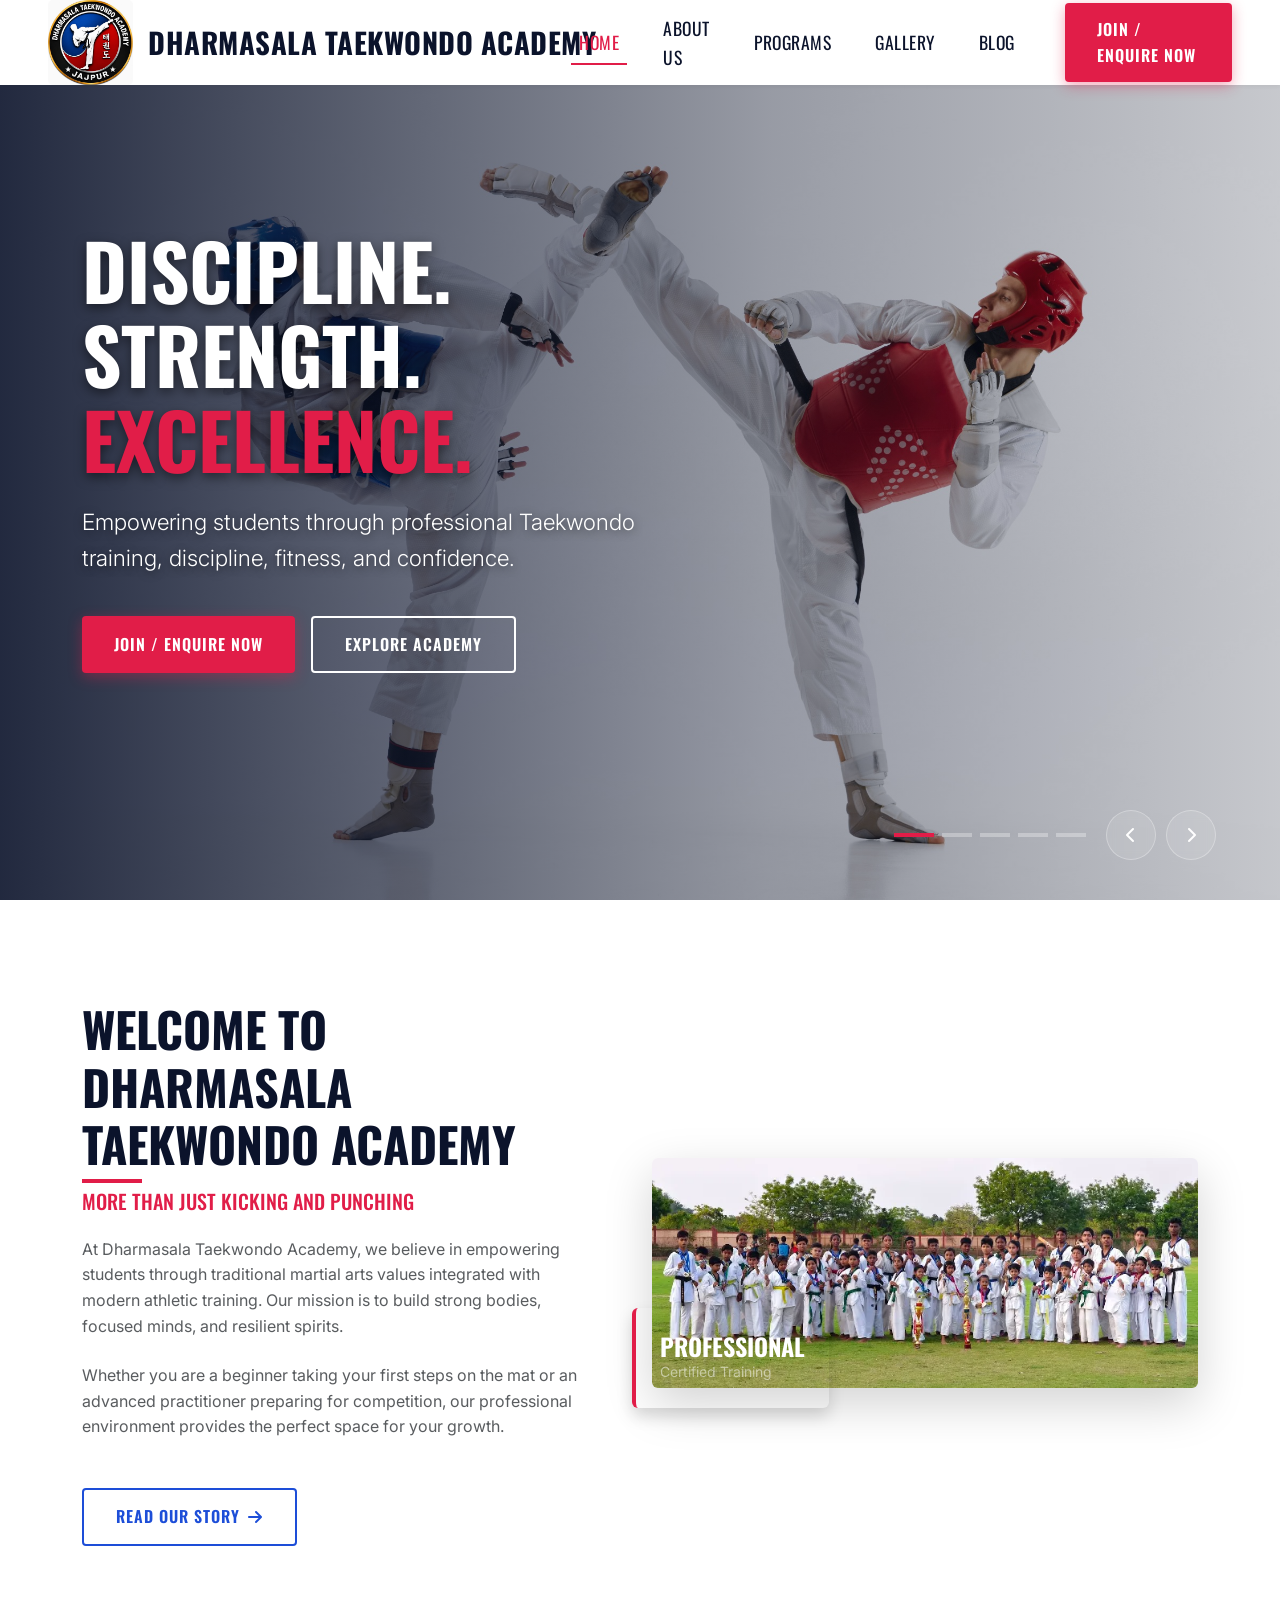
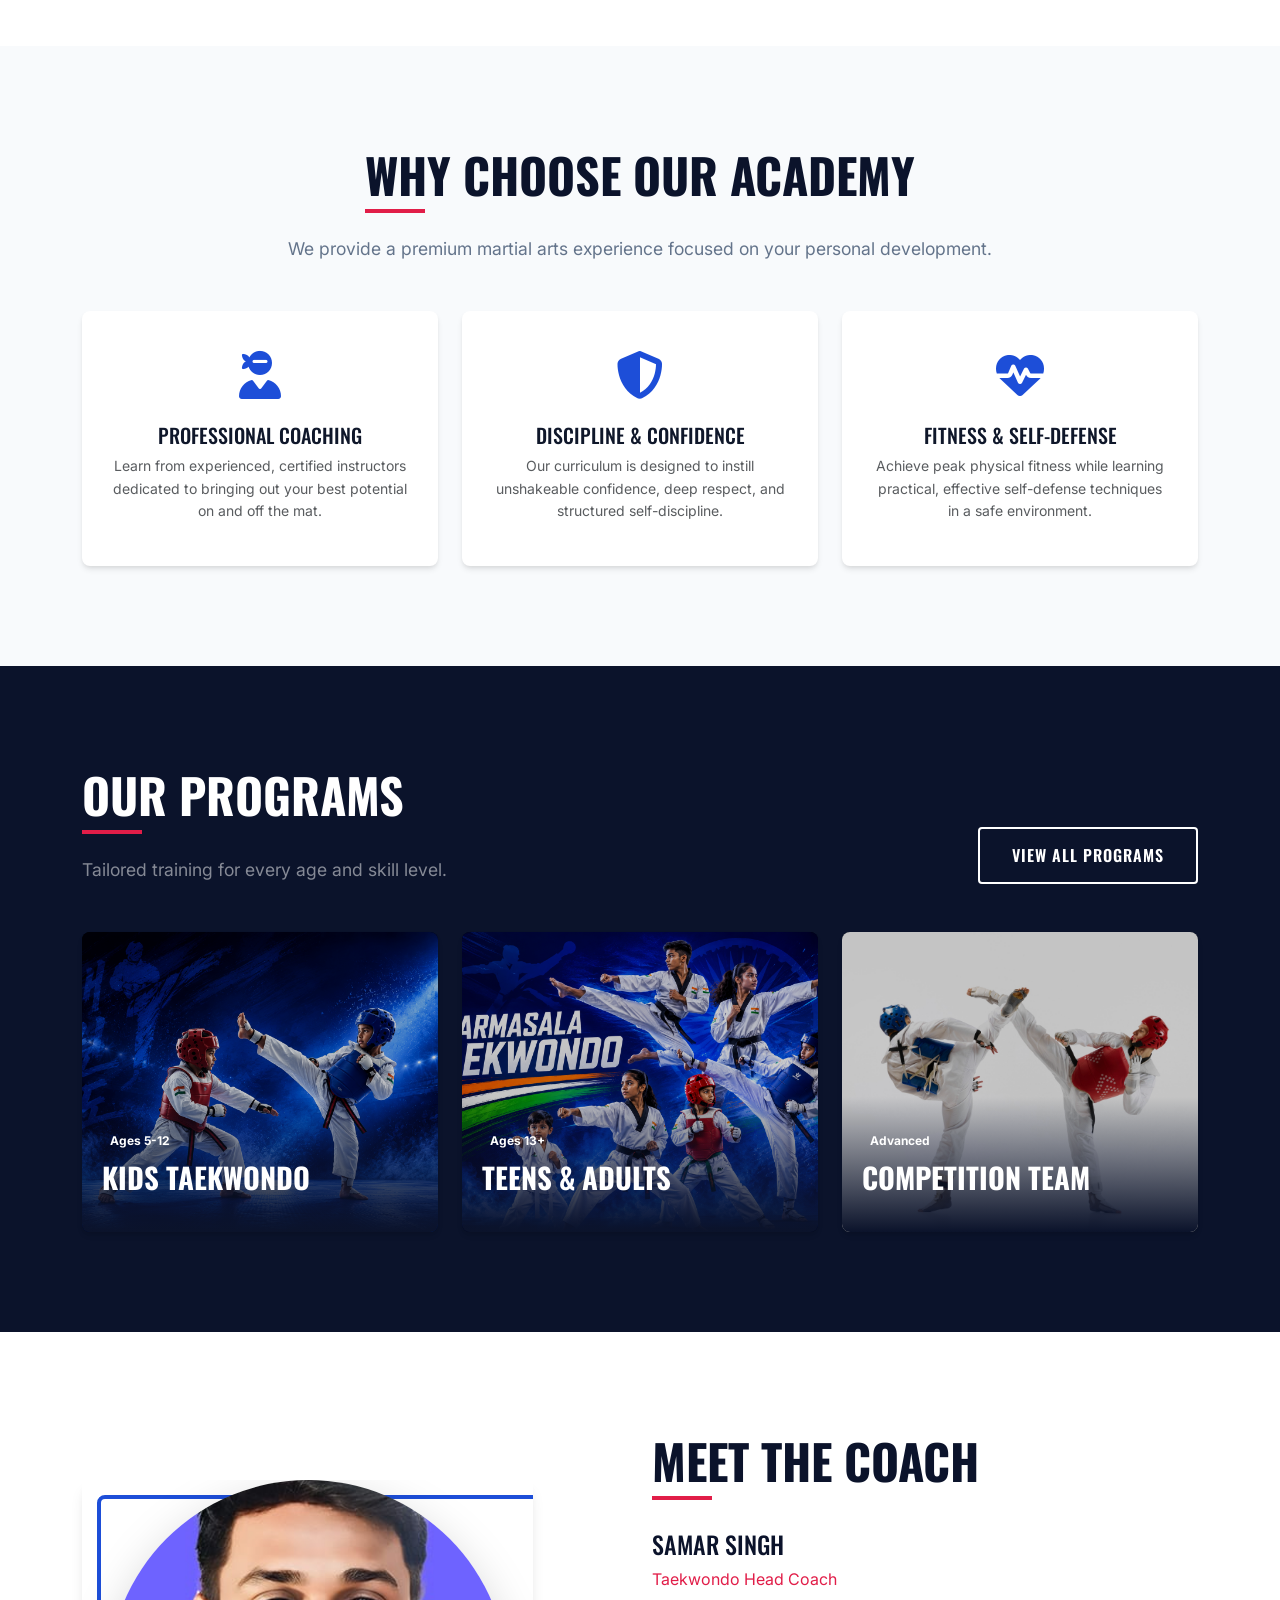
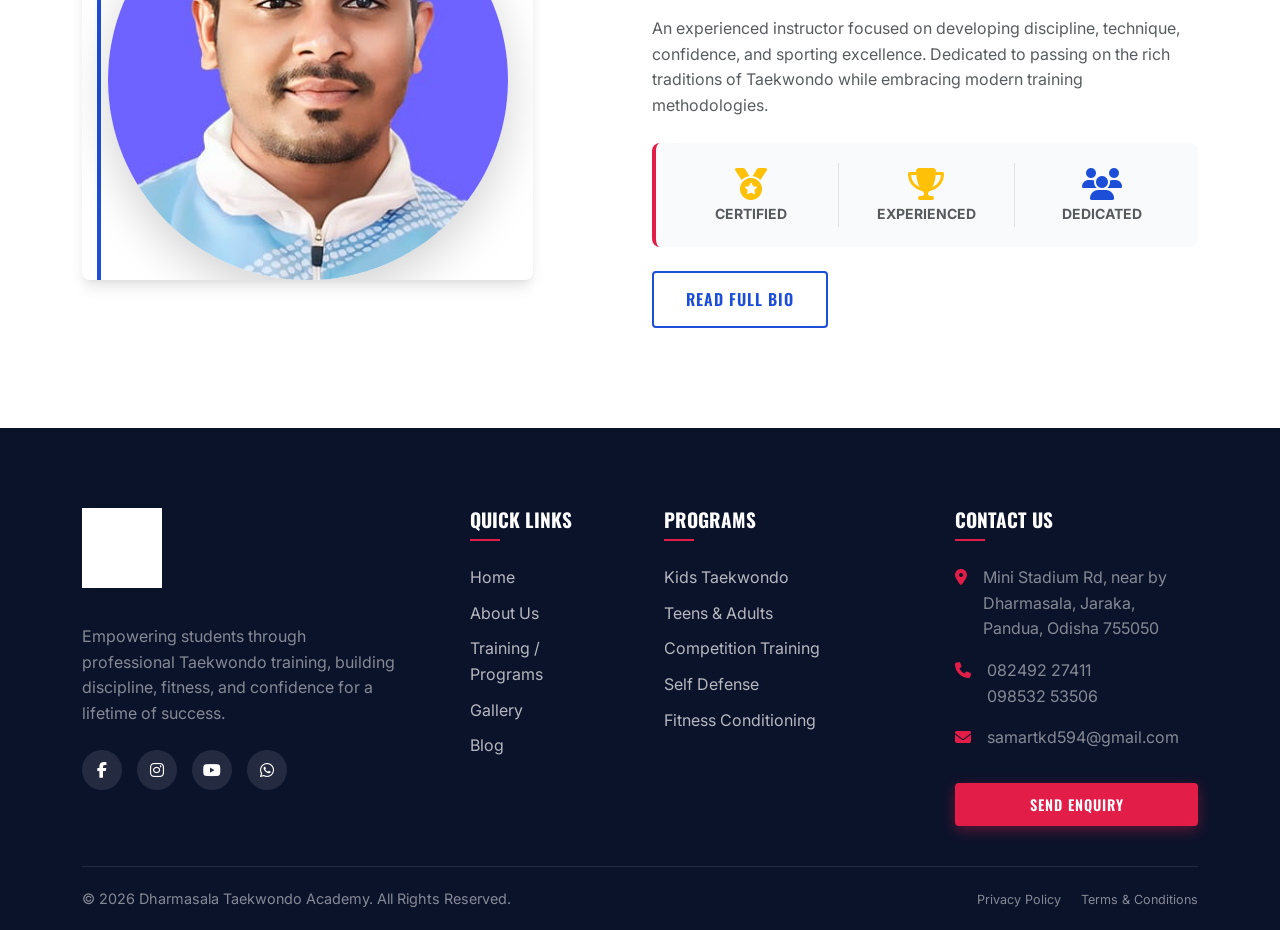
==== index.html @ 8929e2f1 "Initial commit for Dharmasala Taekwondo Academy" ====
<!DOCTYPE html>
<html lang="en">
<head>
    <meta charset="UTF-8">
    <meta name="viewport" content="width=device-width, initial-scale=1.0">
    <title>Dharmasala Taekwondo Academy | Excellence, Discipline, Strength</title>
    <meta name="description" content="Empowering students through Taekwondo training, discipline, fitness, and confidence. Join our professional Taekwondo Academy today.">
    
    <!-- Google Fonts: Inter (Body) & Oswald (Headings) -->
    <link rel="preconnect" href="https://fonts.googleapis.com">
    <link rel="preconnect" href="https://fonts.gstatic.com" crossorigin>
    <link href="https://fonts.googleapis.com/css2?family=Inter:wght@300;400;500;600;700&family=Oswald:wght@400;500;600;700&display=swap" rel="stylesheet">
    
    <!-- Bootstrap 5 CSS (Used strictly for grid and base layout utilities) -->
    <link href="https://cdn.jsdelivr.net/npm/bootstrap@5.3.2/dist/css/bootstrap.min.css" rel="stylesheet">
    
    <!-- FontAwesome for Icons -->
    <link rel="stylesheet" href="https://cdnjs.cloudflare.com/ajax/libs/font-awesome/6.4.2/css/all.min.css">
    
    <!-- Custom CSS -->
    <link rel="stylesheet" href="css/style.css">
</head>
<body>

    <!-- ==============================================
         Global Navigation
         ============================================== -->
    <nav class="navbar navbar-expand-lg navbar-premium">
        <div class="container-fluid px-4 px-lg-5">
            <a class="navbar-brand d-flex align-items-center" href="index.html">
                <img src="dharmasala_taekwond-_logo.jpg" alt="Dharmasala Taekwondo Academy Logo" style="border-radius: 5px;">
                <span class="navbar-brand-text">Dharmasala Taekwondo Academy</span>
            </a>
            
            <button class="navbar-toggler" type="button" data-bs-toggle="collapse" data-bs-target="#navbarNav" aria-controls="navbarNav" aria-expanded="false" aria-label="Toggle navigation">
                <span class="navbar-toggler-icon"></span>
            </button>
            
            <div class="collapse navbar-collapse justify-content-end" id="navbarNav">
                <ul class="navbar-nav align-items-center gap-2">
                    <li class="nav-item">
                        <a class="nav-link active" href="index.html">Home</a>
                    </li>
                    <li class="nav-item">
                        <a class="nav-link" href="about.html">About Us</a>
                    </li>
                    <li class="nav-item">
                        <a class="nav-link" href="programs.html">Programs</a>
                    </li>
                    <li class="nav-item">
                        <a class="nav-link" href="gallery.html">Gallery</a>
                    </li>
                    <li class="nav-item">
                        <a class="nav-link" href="blog.html">Blog</a>
                    </li>
                    <li class="nav-item ms-lg-4 mt-3 mt-lg-0">
                        <a href="contact.html" class="btn-premium btn-primary-action">Join / Enquire Now</a>
                    </li>
                </ul>
            </div>
        </div>
    </nav>

    <!-- ==============================================
         Premium Hero Carousel
         ============================================== -->
    <section class="hero-section">
        <div class="hero-slider">
            
            <!-- Slide 1 -->
            <div class="hero-slide active">
                <div class="hero-slide-bg" style="background-image: url('taekwondo-fight.jpeg');"></div>
                <div class="hero-overlay"></div>
                <div class="container hero-content">
                    <div class="row w-100">
                        <div class="col-lg-8">
                            <h1 class="hero-title">Discipline. Strength.<br><span class="text-red">Excellence.</span></h1>
                            <p class="hero-subtitle">Empowering students through professional Taekwondo training, discipline, fitness, and confidence.</p>
                            <div class="hero-actions">
                                <a href="contact.html" class="btn-premium btn-primary-action">Join / Enquire Now</a>
                                <a href="about.html" class="btn-premium btn-secondary-action">Explore Academy</a>
                            </div>
                        </div>
                    </div>
                </div>
            </div>

            <!-- Slide 2 -->
            <div class="hero-slide">
                <div class="hero-slide-bg" style="background-image: url('taekwondo-kids.jpg');"></div>
                <div class="hero-overlay"></div>
                <div class="container hero-content">
                    <div class="row w-100">
                        <div class="col-lg-8">
                            <h1 class="hero-title">Building Future <br><span class="text-red">Champions.</span></h1>
                            <p class="hero-subtitle">Age-appropriate training focusing on respect, self-defense, and character development.</p>
                            <div class="hero-actions">
                                <a href="programs.html" class="btn-premium btn-primary-action">View Kids Programs</a>
                                <a href="contact.html" class="btn-premium btn-secondary-action">Contact Us</a>
                            </div>
                        </div>
                    </div>
                </div>
            </div>

            <!-- Slide 3 -->
            <div class="hero-slide">
                <div class="hero-slide-bg" style="background-image: url('group.png');"></div>
                <div class="hero-overlay"></div>
                <div class="container hero-content">
                    <div class="row w-100">
                        <div class="col-lg-8">
                            <h1 class="hero-title">Join Our <br><span class="text-red">Community.</span></h1>
                            <p class="hero-subtitle">Train in a positive, supportive environment with professional certified coaches.</p>
                            <div class="hero-actions">
                                <a href="gallery.html" class="btn-premium btn-primary-action">View Gallery</a>
                            </div>
                        </div>
                    </div>
                </div>
            </div>

            <!-- Slide 4 -->
            <div class="hero-slide">
                <div class="hero-slide-bg" style="background-image: url('taekwondo-kids-2.jpg');"></div>
                <div class="hero-overlay"></div>
                <div class="container hero-content">
                    <div class="row w-100">
                        <div class="col-lg-8">
                            <h1 class="hero-title">Focus & <br><span class="text-red">Respect.</span></h1>
                            <p class="hero-subtitle">Martial arts training that extends beyond the dojang into everyday life.</p>
                            <div class="hero-actions">
                                <a href="contact.html" class="btn-premium btn-primary-action">Start Your Journey</a>
                            </div>
                        </div>
                    </div>
                </div>
            </div>

            <!-- Slide 5 -->
            <div class="hero-slide">
                <div class="hero-slide-bg" style="background-image: url('1.png');"></div>
                <div class="hero-overlay"></div>
                <div class="container hero-content">
                    <div class="row w-100">
                        <div class="col-lg-8">
                            <h1 class="hero-title">Elite Level <br><span class="text-red">Coaching.</span></h1>
                            <p class="hero-subtitle">Master your technique with experienced instructors dedicated to your success.</p>
                            <div class="hero-actions">
                                <a href="about.html" class="btn-premium btn-secondary-action">Meet Instructors</a>
                            </div>
                        </div>
                    </div>
                </div>
            </div>

        </div>

        <!-- Carousel Navigation -->
        <div class="slider-controls">
            <div class="slider-dots">
                <div class="slider-dot active"></div>
                <div class="slider-dot"></div>
                <div class="slider-dot"></div>
                <div class="slider-dot"></div>
                <div class="slider-dot"></div>
            </div>
            <div class="slider-nav">
                <button class="slider-btn slider-prev"><i class="fa-solid fa-chevron-left"></i></button>
                <button class="slider-btn slider-next"><i class="fa-solid fa-chevron-right"></i></button>
            </div>
        </div>
    </section>

    <!-- ==============================================
         Academy Introduction
         ============================================== -->
    <section class="section-padding section-bg-white reveal">
        <div class="container">
            <div class="row align-items-center">
                <div class="col-lg-6 mb-5 mb-lg-0 pe-lg-5">
                    <h2 class="section-title">Welcome to Dharmasala Taekwondo Academy</h2>
                    <h3 class="text-red mb-4 h5">More Than Just Kicking and Punching</h3>
                    <p class="mb-4 text-muted">At Dharmasala Taekwondo Academy, we believe in empowering students through traditional martial arts values integrated with modern athletic training. Our mission is to build strong bodies, focused minds, and resilient spirits.</p>
                    <p class="mb-5 text-muted">Whether you are a beginner taking your first steps on the mat or an advanced practitioner preparing for competition, our professional environment provides the perfect space for your growth.</p>
                    <a href="about.html" class="btn-premium btn-outline-royal">Read Our Story <i class="fa-solid fa-arrow-right ms-2"></i></a>
                </div>
                <div class="col-lg-6">
                    <div class="position-relative">
                        <img src="team-group.webp" alt="Taekwondo Academy Group" class="img-fluid rounded shadow-lg">
                        <div class="position-absolute bg-navy p-4 rounded shadow text-white" style="bottom: -20px; left: -20px; border-left: 4px solid var(--color-red);">
                            <h4 class="mb-0 text-white">Professional</h4>
                            <p class="mb-0 text-white-50 small">Certified Training</p>
                        </div>
                    </div>
                </div>
            </div>
        </div>
    </section>

    <!-- ==============================================
         Why Choose Us
         ============================================== -->
    <section class="section-padding section-bg-light reveal">
        <div class="container">
            <div class="text-center mb-5">
                <h2 class="section-title">Why Choose Our Academy</h2>
                <p class="section-subtitle mt-3">We provide a premium martial arts experience focused on your personal development.</p>
            </div>
            
            <div class="row g-4">
                <div class="col-md-4">
                    <div class="premium-card text-center">
                        <i class="fa-solid fa-user-ninja card-icon"></i>
                        <h4 class="h5">Professional Coaching</h4>
                        <p class="text-muted small mb-0">Learn from experienced, certified instructors dedicated to bringing out your best potential on and off the mat.</p>
                    </div>
                </div>
                <div class="col-md-4">
                    <div class="premium-card text-center">
                        <i class="fa-solid fa-shield-halved card-icon"></i>
                        <h4 class="h5">Discipline & Confidence</h4>
                        <p class="text-muted small mb-0">Our curriculum is designed to instill unshakeable confidence, deep respect, and structured self-discipline.</p>
                    </div>
                </div>
                <div class="col-md-4">
                    <div class="premium-card text-center">
                        <i class="fa-solid fa-heart-pulse card-icon"></i>
                        <h4 class="h5">Fitness & Self-Defense</h4>
                        <p class="text-muted small mb-0">Achieve peak physical fitness while learning practical, effective self-defense techniques in a safe environment.</p>
                    </div>
                </div>
            </div>
        </div>
    </section>

    <!-- ==============================================
         Training / Programs Preview
         ============================================== -->
    <section class="section-padding section-bg-navy reveal">
        <div class="container">
            <div class="d-flex justify-content-between align-items-end mb-5">
                <div>
                    <h2 class="section-title text-white">Our Programs</h2>
                    <p class="section-subtitle mt-3 text-white-50 mb-0">Tailored training for every age and skill level.</p>
                </div>
                <div class="d-none d-md-block">
                    <a href="programs.html" class="btn-premium btn-secondary-action">View All Programs</a>
                </div>
            </div>

            <div class="row g-4">
                <div class="col-md-6 col-lg-4">
                    <div class="program-card">
                        <img src="kids-fighter.png" alt="Kids Taekwondo" class="program-img">
                        <div class="program-content">
                            <span class="badge bg-red mb-2">Ages 5-12</span>
                            <h4 class="program-title">Kids Taekwondo</h4>
                            <p class="program-desc">Focuses on basic motor skills, discipline, respect, and fundamental techniques in a fun, positive setting.</p>
                        </div>
                    </div>
                </div>
                <div class="col-md-6 col-lg-4">
                    <div class="program-card">
                        <img src="1.png" alt="Adults Training" class="program-img">
                        <div class="program-content">
                            <span class="badge bg-red mb-2">Ages 13+</span>
                            <h4 class="program-title">Teens & Adults</h4>
                            <p class="program-desc">Comprehensive training covering fitness, traditional forms, sparring, and practical self-defense.</p>
                        </div>
                    </div>
                </div>
                <div class="col-md-6 col-lg-4">
                    <div class="program-card">
                        <img src="taekwondo-fight.jpeg" alt="Competition Training" class="program-img">
                        <div class="program-content">
                            <span class="badge bg-red mb-2">Advanced</span>
                            <h4 class="program-title">Competition Team</h4>
                            <p class="program-desc">Intensive athletic preparation focusing on modern sports Taekwondo scoring, speed, and agility.</p>
                        </div>
                    </div>
                </div>
            </div>
            
            <div class="text-center mt-5 d-md-none">
                <a href="programs.html" class="btn-premium btn-secondary-action">View All Programs</a>
            </div>
        </div>
    </section>

    <!-- ==============================================
         Coach / Instructor Section
         ============================================== -->
    <section class="section-padding section-bg-white reveal">
        <div class="container">
            <div class="row align-items-center">
                <div class="col-lg-5 mb-5 mb-lg-0 order-2 order-lg-1">
                    <div class="coach-img-wrapper">
                        <img src="Coach.jpg" alt="Head Coach" class="img-fluid rounded-circle shadow-lg mx-auto d-block" style="object-fit: cover; width: 400px; height: 400px;">
                    </div>
                </div>
                <div class="col-lg-6 offset-lg-1 order-1 order-lg-2 mb-5 mb-lg-0">
                    <h2 class="section-title">Meet The Coach</h2>
                    <h3 class="h4 mt-4 text-navy">Samar Singh</h3>
                    <p class="text-red font-weight-bold mb-4">Taekwondo Head Coach</p>
                    
                    <p class="text-muted mb-4">An experienced instructor focused on developing discipline, technique, confidence, and sporting excellence. Dedicated to passing on the rich traditions of Taekwondo while embracing modern training methodologies.</p>
                    
                    <div class="coach-stats mb-4">
                        <div class="row text-center">
                            <div class="col-4 border-end">
                                <h4 class="h2 text-navy mb-0"><i class="fa-solid fa-medal text-warning"></i></h4>
                                <span class="small text-muted text-uppercase fw-bold">Certified</span>
                            </div>
                            <div class="col-4 border-end">
                                <h4 class="h2 text-navy mb-0"><i class="fa-solid fa-trophy text-warning"></i></h4>
                                <span class="small text-muted text-uppercase fw-bold">Experienced</span>
                            </div>
                            <div class="col-4">
                                <h4 class="h2 text-navy mb-0"><i class="fa-solid fa-users text-royal"></i></h4>
                                <span class="small text-muted text-uppercase fw-bold">Dedicated</span>
                            </div>
                        </div>
                    </div>
                    
                    <a href="about.html" class="btn-premium btn-outline-royal">Read Full Bio</a>
                </div>
            </div>
        </div>
    </section>

    <!-- ==============================================
         Global Footer
         ============================================== -->
    <footer class="footer">
        <div class="container">
            <div class="row g-5">
                <div class="col-lg-4 col-md-6">
                    <a href="index.html" class="footer-logo d-inline-block">
                        <img src="dharmasala_taekwond-_logo.jpg" alt="Dharmasala Taekwondo Academy Logo">
                    </a>
                    <p class="text-white-50 mt-3 pe-md-4">Empowering students through professional Taekwondo training, building discipline, fitness, and confidence for a lifetime of success.</p>
                    <div class="social-links mt-4">
                        <a href="https://www.facebook.com/profile.php?id=61567296334122" class="social-btn" target="_blank"><i class="fa-brands fa-facebook-f"></i></a>
                        <a href="#" class="social-btn"><i class="fa-brands fa-instagram"></i></a>
                        <a href="#" class="social-btn"><i class="fa-brands fa-youtube"></i></a>
                        <a href="#" class="social-btn"><i class="fa-brands fa-whatsapp"></i></a>
                    </div>
                </div>
                
                <div class="col-lg-2 col-md-6">
                    <h4>Quick Links</h4>
                    <ul class="footer-links">
                        <li><a href="index.html">Home</a></li>
                        <li><a href="about.html">About Us</a></li>
                        <li><a href="programs.html">Training / Programs</a></li>
                        <li><a href="gallery.html">Gallery</a></li>
                        <li><a href="blog.html">Blog</a></li>
                    </ul>
                </div>
                
                <div class="col-lg-3 col-md-6">
                    <h4>Programs</h4>
                    <ul class="footer-links">
                        <li><a href="programs.html">Kids Taekwondo</a></li>
                        <li><a href="programs.html">Teens & Adults</a></li>
                        <li><a href="programs.html">Competition Training</a></li>
                        <li><a href="programs.html">Self Defense</a></li>
                        <li><a href="programs.html">Fitness Conditioning</a></li>
                    </ul>
                </div>
                
                <div class="col-lg-3 col-md-6">
                    <h4>Contact Us</h4>
                    <ul class="footer-links">
                        <li class="d-flex mb-3">
                            <i class="fa-solid fa-location-dot text-red me-3 mt-1"></i>
                            <span class="text-white-50">Mini Stadium Rd, near by Dharmasala, Jaraka,<br>Pandua, Odisha 755050</span>
                        </li>
                        <li class="d-flex mb-3">
                            <i class="fa-solid fa-phone text-red me-3 mt-1"></i>
                            <span class="text-white-50">082492 27411<br>098532 53506</span>
                        </li>
                        <li class="d-flex mb-3">
                            <i class="fa-solid fa-envelope text-red me-3 mt-1"></i>
                            <span class="text-white-50">samartkd594@gmail.com</span>
                        </li>
                    </ul>
                    <a href="contact.html" class="btn-premium btn-primary-action w-100 text-center mt-3" style="padding: 10px 20px; font-size: 0.9rem;">Send Enquiry</a>
                </div>
            </div>
            
            <div class="footer-bottom">
                <div class="row align-items-center">
                    <div class="col-md-6 text-center text-md-start mb-3 mb-md-0">
                        &copy; 2026 Dharmasala Taekwondo Academy. All Rights Reserved.
                    </div>
                    <div class="col-md-6 text-center text-md-end">
                        <a href="#" class="text-white-50 me-3 small">Privacy Policy</a>
                        <a href="#" class="text-white-50 small">Terms & Conditions</a>
                    </div>
                </div>
            </div>
        </div>
    </footer>

    <!-- Bootstrap 5 JS Bundle -->
    <script src="https://cdn.jsdelivr.net/npm/bootstrap@5.3.2/dist/js/bootstrap.bundle.min.js"></script>
    <!-- Custom JS -->
    <script src="js/script.js"></script>
</body>
</html>
---- css/style.css ----
/* ==========================================================================
   Premium Taekwondo Academy Stylesheet
   ========================================================================== */

/* --- CSS Variables --- */
:root {
    /* Color Palette */
    --color-navy: #0B132B;
    --color-royal: #1D4ED8;
    --color-royal-dark: #1e3a8a;
    --color-red: #E11D48;
    --color-red-dark: #be123c;
    --color-white: #FFFFFF;
    --color-light: #F8FAFC;
    --color-gray: #64748B;
    --color-dark: #0F172A;
    
    /* Typography */
    --font-heading: 'Oswald', sans-serif;
    --font-body: 'Inter', sans-serif;
    
    /* Spacing & Layout */
    --transition-fast: 0.2s ease;
    --transition-smooth: 0.4s cubic-bezier(0.25, 0.8, 0.25, 1);
    --border-radius-sm: 4px;
    --border-radius: 8px;
    --border-radius-lg: 16px;
    
    /* Shadows */
    --shadow-sm: 0 2px 4px rgba(0, 0, 0, 0.05);
    --shadow-md: 0 4px 6px -1px rgba(0, 0, 0, 0.1), 0 2px 4px -1px rgba(0, 0, 0, 0.06);
    --shadow-lg: 0 10px 15px -3px rgba(0, 0, 0, 0.1), 0 4px 6px -2px rgba(0, 0, 0, 0.05);
    --shadow-hover: 0 20px 25px -5px rgba(0, 0, 0, 0.1), 0 10px 10px -5px rgba(0, 0, 0, 0.04);
}

/* --- Base Styles --- */
html, body {
    margin: 0;
    padding: 0;
    font-family: var(--font-body);
    color: var(--color-dark);
    background-color: var(--color-light);
    line-height: 1.6;
    overflow-x: hidden;
    scroll-behavior: smooth;
}

h1, h2, h3, h4, h5, h6 {
    font-family: var(--font-heading);
    text-transform: uppercase;
    font-weight: 700;
    margin-bottom: 1rem;
    color: var(--color-navy);
}

a {
    color: var(--color-royal);
    text-decoration: none;
    transition: color var(--transition-fast);
}

a:hover {
    color: var(--color-red);
}

img {
    max-width: 100%;
    height: auto;
}

/* --- Premium Typography Utilities --- */
.text-navy { color: var(--color-navy) !important; }
.text-royal { color: var(--color-royal) !important; }
.text-red { color: var(--color-red) !important; }
.text-white { color: var(--color-white) !important; }

/* --- Premium Buttons --- */
.btn-premium {
    display: inline-flex;
    align-items: center;
    justify-content: center;
    font-family: var(--font-heading);
    text-transform: uppercase;
    font-weight: 600;
    letter-spacing: 1px;
    padding: 14px 32px;
    border-radius: var(--border-radius-sm);
    transition: all var(--transition-smooth);
    border: none;
    cursor: pointer;
    position: relative;
    overflow: hidden;
    text-decoration: none;
    z-index: 1;
}

.btn-primary-action {
    background-color: var(--color-red);
    color: var(--color-white);
    box-shadow: 0 4px 14px 0 rgba(225, 29, 72, 0.39);
}

.btn-primary-action:hover {
    background-color: var(--color-red-dark);
    color: var(--color-white);
    transform: translateY(-2px);
    box-shadow: 0 6px 20px rgba(225, 29, 72, 0.4);
}

.btn-secondary-action {
    background-color: transparent;
    color: var(--color-white);
    border: 2px solid var(--color-white);
}

.btn-secondary-action:hover {
    background-color: var(--color-white);
    color: var(--color-navy);
    transform: translateY(-2px);
}

.btn-outline-royal {
    background-color: transparent;
    color: var(--color-royal);
    border: 2px solid var(--color-royal);
}

.btn-outline-royal:hover {
    background-color: var(--color-royal);
    color: var(--color-white);
    transform: translateY(-2px);
    box-shadow: 0 4px 14px 0 rgba(29, 78, 216, 0.39);
}

/* --- Global Header --- */
.navbar-premium {
    position: fixed;
    top: 0;
    width: 100%;
    z-index: 1030;
    transition: all var(--transition-smooth);
    background: var(--color-white);
    padding: 0;
    box-shadow: var(--shadow-sm);
}

.navbar-premium.scrolled {
    background-color: var(--color-white);
    padding: 0;
    box-shadow: var(--shadow-md);
}

.navbar-brand {
    padding: 0 !important;
}

.navbar-brand img {
    height: 85px;
    transition: height var(--transition-smooth);
}

.navbar-premium.scrolled .navbar-brand img {
    height: 70px;
}

.navbar-brand-text {
    font-family: var(--font-heading);
    font-size: 1.8rem;
    font-weight: 700;
    color: var(--color-navy);
    margin-left: 15px;
    letter-spacing: 0.5px;
    text-transform: uppercase;
}

@media (max-width: 576px) {
    .navbar-brand-text {
        font-size: 1.3rem;
        margin-left: 10px;
    }
}

.nav-link {
    font-family: var(--font-heading);
    text-transform: uppercase;
    color: var(--color-navy) !important;
    font-size: 1.1rem;
    letter-spacing: 0.5px;
    margin: 0 10px;
    position: relative;
    transition: color var(--transition-fast);
}

.nav-link:hover, .nav-link.active {
    color: var(--color-red) !important;
}

.nav-link::after {
    content: '';
    position: absolute;
    bottom: 0;
    left: 50%;
    width: 0;
    height: 2px;
    background-color: var(--color-red);
    transition: all var(--transition-fast);
    transform: translateX(-50%);
}

.nav-link:hover::after, .nav-link.active::after {
    width: 100%;
}

.navbar-toggler {
    border-color: var(--color-navy);
}

.navbar-toggler-icon {
    background-image: url("data:image/svg+xml,%3csvg xmlns='http://www.w3.org/2000/svg' viewBox='0 0 30 30'%3e%3cpath stroke='rgba%2811, 19, 43, 1%29' stroke-linecap='round' stroke-miterlimit='10' stroke-width='2' d='M4 7h22M4 15h22M4 23h22'/%3e%3c/svg%3e");
}

/* --- Hero Carousel (Cinematic Ken Burns) --- */
.hero-section {
    position: relative;
    height: 100vh;
    min-height: 600px;
    background-color: var(--color-navy);
    overflow: hidden;
}

.hero-slider {
    position: absolute;
    inset: 0;
    width: 100%;
    height: 100%;
}

.hero-slide {
    position: absolute;
    inset: 0;
    opacity: 0;
    transition: opacity 1.5s ease-in-out;
    z-index: 1;
}

.hero-slide.active {
    opacity: 1;
    z-index: 2;
}

.hero-slide-bg {
    position: absolute;
    inset: 0;
    background-size: cover;
    background-position: center 20%;
    transform: scale(1.05);
    transition: transform 6s linear;
}

.hero-slide.active .hero-slide-bg {
    transform: scale(1);
}

/* Overlay to ensure text readability */
.hero-overlay {
    position: absolute;
    inset: 0;
    background: linear-gradient(to right, rgba(11, 19, 43, 0.9) 0%, rgba(11, 19, 43, 0.4) 60%, rgba(11, 19, 43, 0.2) 100%);
    z-index: 3;
}

.hero-content {
    position: relative;
    z-index: 4;
    height: 100%;
    display: flex;
    align-items: center;
    color: var(--color-white);
}

.hero-title {
    font-size: clamp(3rem, 6vw, 5.5rem);
    line-height: 1.1;
    margin-bottom: 1.5rem;
    color: var(--color-white);
    text-shadow: 0 4px 12px rgba(0, 0, 0, 0.5);
    opacity: 0;
    transform: translateY(30px);
    transition: all 1s ease 0.5s;
}

.hero-slide.active .hero-title {
    opacity: 1;
    transform: translateY(0);
}

.hero-subtitle {
    font-size: clamp(1.1rem, 2vw, 1.4rem);
    font-weight: 300;
    margin-bottom: 2.5rem;
    max-width: 600px;
    text-shadow: 0 2px 8px rgba(0, 0, 0, 0.5);
    opacity: 0;
    transform: translateY(30px);
    transition: all 1s ease 0.7s;
}

.hero-slide.active .hero-subtitle {
    opacity: 1;
    transform: translateY(0);
}

.hero-actions {
    opacity: 0;
    transform: translateY(30px);
    transition: all 1s ease 0.9s;
    display: flex;
    gap: 1rem;
    flex-wrap: wrap;
}

.hero-slide.active .hero-actions {
    opacity: 1;
    transform: translateY(0);
}

/* Carousel Controls */
.slider-controls {
    position: absolute;
    bottom: 40px;
    right: 5vw;
    z-index: 10;
    display: flex;
    align-items: center;
    gap: 20px;
}

.slider-nav {
    display: flex;
    gap: 10px;
}

.slider-btn {
    width: 50px;
    height: 50px;
    border-radius: 50%;
    background: rgba(255, 255, 255, 0.1);
    border: 1px solid rgba(255, 255, 255, 0.3);
    color: var(--color-white);
    display: flex;
    align-items: center;
    justify-content: center;
    cursor: pointer;
    transition: all var(--transition-fast);
    backdrop-filter: blur(4px);
}

.slider-btn:hover {
    background: var(--color-red);
    border-color: var(--color-red);
    transform: scale(1.1);
}

.slider-dots {
    display: flex;
    gap: 8px;
}

.slider-dot {
    width: 30px;
    height: 4px;
    background: rgba(255, 255, 255, 0.3);
    cursor: pointer;
    transition: all var(--transition-fast);
}

.slider-dot.active {
    background: var(--color-red);
    width: 40px;
}

/* --- Section Styling --- */
.section-padding {
    padding: 100px 0;
}

.section-bg-light {
    background-color: var(--color-light);
}

.section-bg-white {
    background-color: var(--color-white);
}

.section-bg-navy {
    background-color: var(--color-navy);
    color: var(--color-white);
}

.section-bg-navy h2 {
    color: var(--color-white);
}

.section-title {
    font-size: 3rem;
    margin-bottom: 1rem;
    position: relative;
    display: inline-block;
}

.section-title::after {
    content: '';
    position: absolute;
    left: 0;
    bottom: -10px;
    width: 60px;
    height: 4px;
    background-color: var(--color-red);
}

.section-title.text-center::after {
    left: 50%;
    transform: translateX(-50%);
}

.section-subtitle {
    color: var(--color-gray);
    font-size: 1.1rem;
    margin-bottom: 3rem;
}

/* --- Premium Cards --- */
.premium-card {
    background: var(--color-white);
    border-radius: var(--border-radius);
    padding: 40px 30px;
    box-shadow: var(--shadow-md);
    transition: all var(--transition-smooth);
    height: 100%;
    border-bottom: 4px solid transparent;
}

.premium-card:hover {
    transform: translateY(-10px);
    box-shadow: var(--shadow-hover);
    border-bottom-color: var(--color-red);
}

.card-icon {
    font-size: 3rem;
    color: var(--color-royal);
    margin-bottom: 1.5rem;
    transition: transform var(--transition-smooth);
}

.premium-card:hover .card-icon {
    transform: scale(1.1);
    color: var(--color-red);
}

/* --- Program Cards (Image Cards) --- */
.program-card {
    border-radius: var(--border-radius);
    overflow: hidden;
    position: relative;
    box-shadow: var(--shadow-md);
    group: hover;
    background: #000;
}

.program-img {
    width: 100%;
    height: 300px;
    object-fit: cover;
    transition: transform 0.6s ease;
    opacity: 0.8;
}

.program-card:hover .program-img {
    transform: scale(1.1);
    opacity: 0.5;
}

.program-content {
    position: absolute;
    bottom: 0;
    left: 0;
    width: 100%;
    padding: 30px 20px;
    background: linear-gradient(to top, rgba(11, 19, 43, 1), transparent);
    color: var(--color-white);
    transform: translateY(0);
    transition: all var(--transition-smooth);
}

.program-title {
    color: var(--color-white);
    margin-bottom: 0.5rem;
    font-size: 1.8rem;
}

.program-desc {
    font-size: 0.95rem;
    opacity: 0;
    max-height: 0;
    transition: all var(--transition-smooth);
    margin: 0;
}

.program-card:hover .program-desc {
    opacity: 1;
    max-height: 100px;
    margin-top: 10px;
}

/* --- Coach Profile --- */
.coach-img-wrapper {
    position: relative;
    border-radius: var(--border-radius);
    overflow: hidden;
    box-shadow: var(--shadow-lg);
}

.coach-img-wrapper::before {
    content: '';
    position: absolute;
    inset: 0;
    border: 4px solid var(--color-royal);
    border-radius: var(--border-radius);
    transform: translate(15px, 15px);
    z-index: -1;
    transition: all var(--transition-smooth);
}

.coach-img-wrapper:hover::before {
    transform: translate(8px, 8px);
}

.coach-stats {
    background: var(--color-light);
    padding: 20px;
    border-radius: var(--border-radius);
    border-left: 4px solid var(--color-red);
}

/* --- Footer --- */
.footer {
    background-color: var(--color-navy);
    color: var(--color-white);
    padding-top: 80px;
}

.footer-logo img {
    height: 80px;
    margin-bottom: 20px;
    filter: brightness(0) invert(1);
}

.footer h4 {
    color: var(--color-white);
    font-size: 1.2rem;
    margin-bottom: 1.5rem;
    position: relative;
    padding-bottom: 10px;
}

.footer h4::after {
    content: '';
    position: absolute;
    left: 0;
    bottom: 0;
    width: 30px;
    height: 2px;
    background-color: var(--color-red);
}

.footer-links {
    list-style: none;
    padding: 0;
    margin: 0;
}

.footer-links li {
    margin-bottom: 10px;
}

.footer-links a {
    color: rgba(255, 255, 255, 0.7);
    transition: all var(--transition-fast);
}

.footer-links a:hover {
    color: var(--color-red);
    padding-left: 5px;
}

.social-links {
    display: flex;
    gap: 15px;
}

.social-btn {
    width: 40px;
    height: 40px;
    border-radius: 50%;
    background: rgba(255, 255, 255, 0.1);
    display: flex;
    align-items: center;
    justify-content: center;
    color: var(--color-white);
    transition: all var(--transition-fast);
}

.social-btn:hover {
    background: var(--color-red);
    transform: translateY(-3px);
}

.footer-bottom {
    border-top: 1px solid rgba(255, 255, 255, 0.1);
    padding: 20px 0;
    margin-top: 40px;
    text-align: center;
    color: rgba(255, 255, 255, 0.5);
    font-size: 0.9rem;
}

/* --- Utilities --- */
.reveal {
    opacity: 0;
    transform: translateY(40px);
    transition: all 0.8s cubic-bezier(0.5, 0, 0, 1);
}

.reveal.active {
    opacity: 1;
    transform: translateY(0);
}

/* --- Swiper Custom Styling --- */
.swiper-button-next, .swiper-button-prev {
    background-color: var(--color-red) !important;
    width: 40px !important;
    height: 40px !important;
    border-radius: 50% !important;
    box-shadow: 0 4px 10px rgba(225, 29, 72, 0.4) !important;
    color: var(--color-white) !important;
    margin-top: -20px !important;
    transition: all var(--transition-fast) !important;
}

.swiper-button-next:hover, .swiper-button-prev:hover {
    background-color: var(--color-navy) !important;
    box-shadow: 0 4px 10px rgba(11, 19, 43, 0.4) !important;
    transform: scale(1.1);
}

.swiper-button-next::after, .swiper-button-prev::after {
    font-size: 16px !important;
    font-weight: 800 !important;
}

.swiper-button-prev {
    left: 10px !important;
}

.swiper-button-next {
    right: 10px !important;
}

/* Responsive Overrides */
@media (max-width: 991px) {
    .navbar-premium {
        background-color: var(--color-white);
        padding: 10px 0;
    }
    
    .navbar-brand img {
        height: 55px; /* Smaller logo for mobile */
    }
    
    .navbar-brand-text {
        font-size: 1.1rem;
        margin-left: 10px;
        line-height: 1.2;
    }

    /* Fix invisible hamburger menu */
    .navbar-premium .navbar-toggler {
        border-color: rgba(11, 19, 43, 0.2);
        padding: 6px 8px;
    }
    
    .navbar-premium .navbar-toggler-icon {
        background-image: url("data:image/svg+xml,%3csvg xmlns='http://www.w3.org/2000/svg' viewBox='0 0 30 30'%3e%3cpath stroke='rgba%2811, 19, 43, 1%29' stroke-linecap='round' stroke-miterlimit='10' stroke-width='2.5' d='M4 7h22M4 15h22M4 23h22'/%3e%3c/svg%3e");
    }

    .navbar-collapse {
        background: var(--color-white);
        padding: 20px;
        border-radius: var(--border-radius);
        margin-top: 15px;
        box-shadow: 0 10px 30px rgba(0,0,0,0.1);
        text-align: center;
    }
    
    .nav-item {
        margin-bottom: 12px;
        border-bottom: 1px solid rgba(0,0,0,0.05);
        padding-bottom: 8px;
    }
    
    .nav-item:last-child {
        margin-bottom: 0;
        border-bottom: none;
        padding-bottom: 0;
    }

    .hero-title {
        font-size: 2.5rem;
    }
    .slider-controls {
        bottom: 20px;
        right: 50%;
        transform: translateX(50%);
    }
}
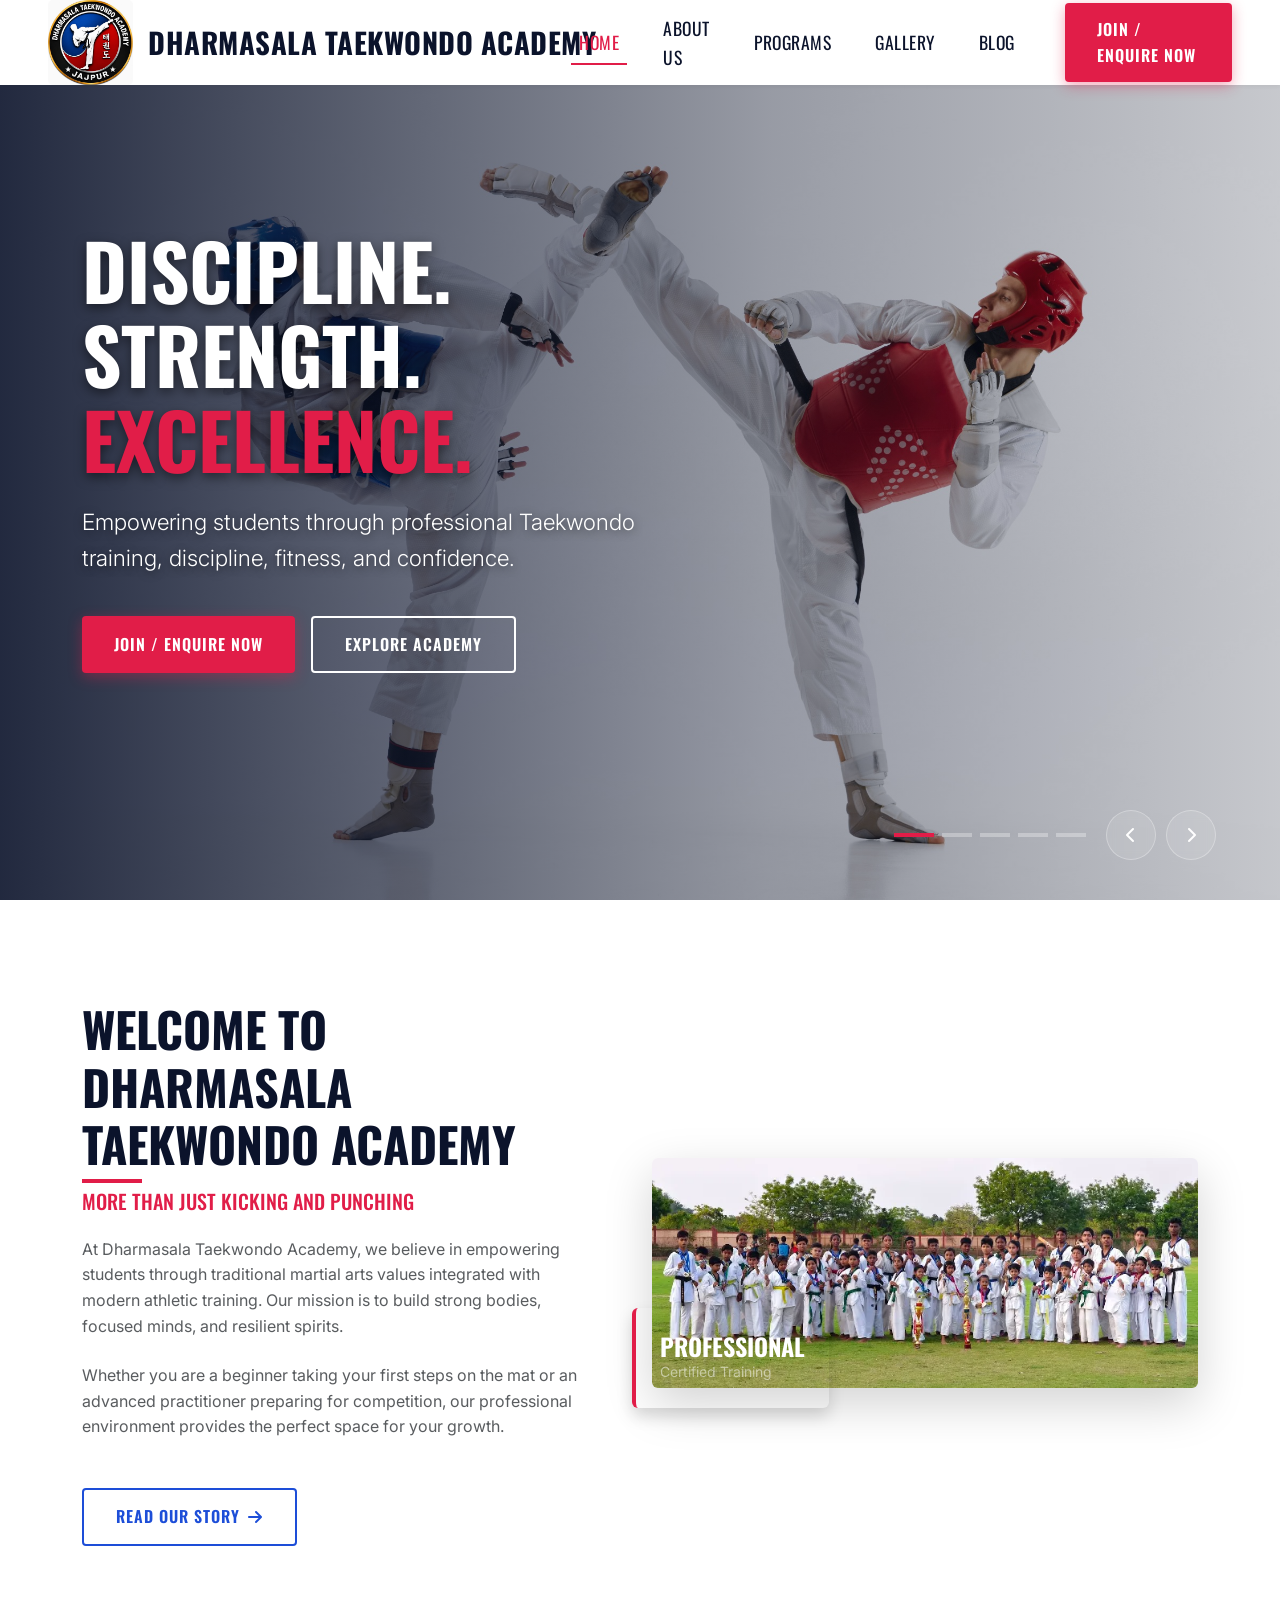
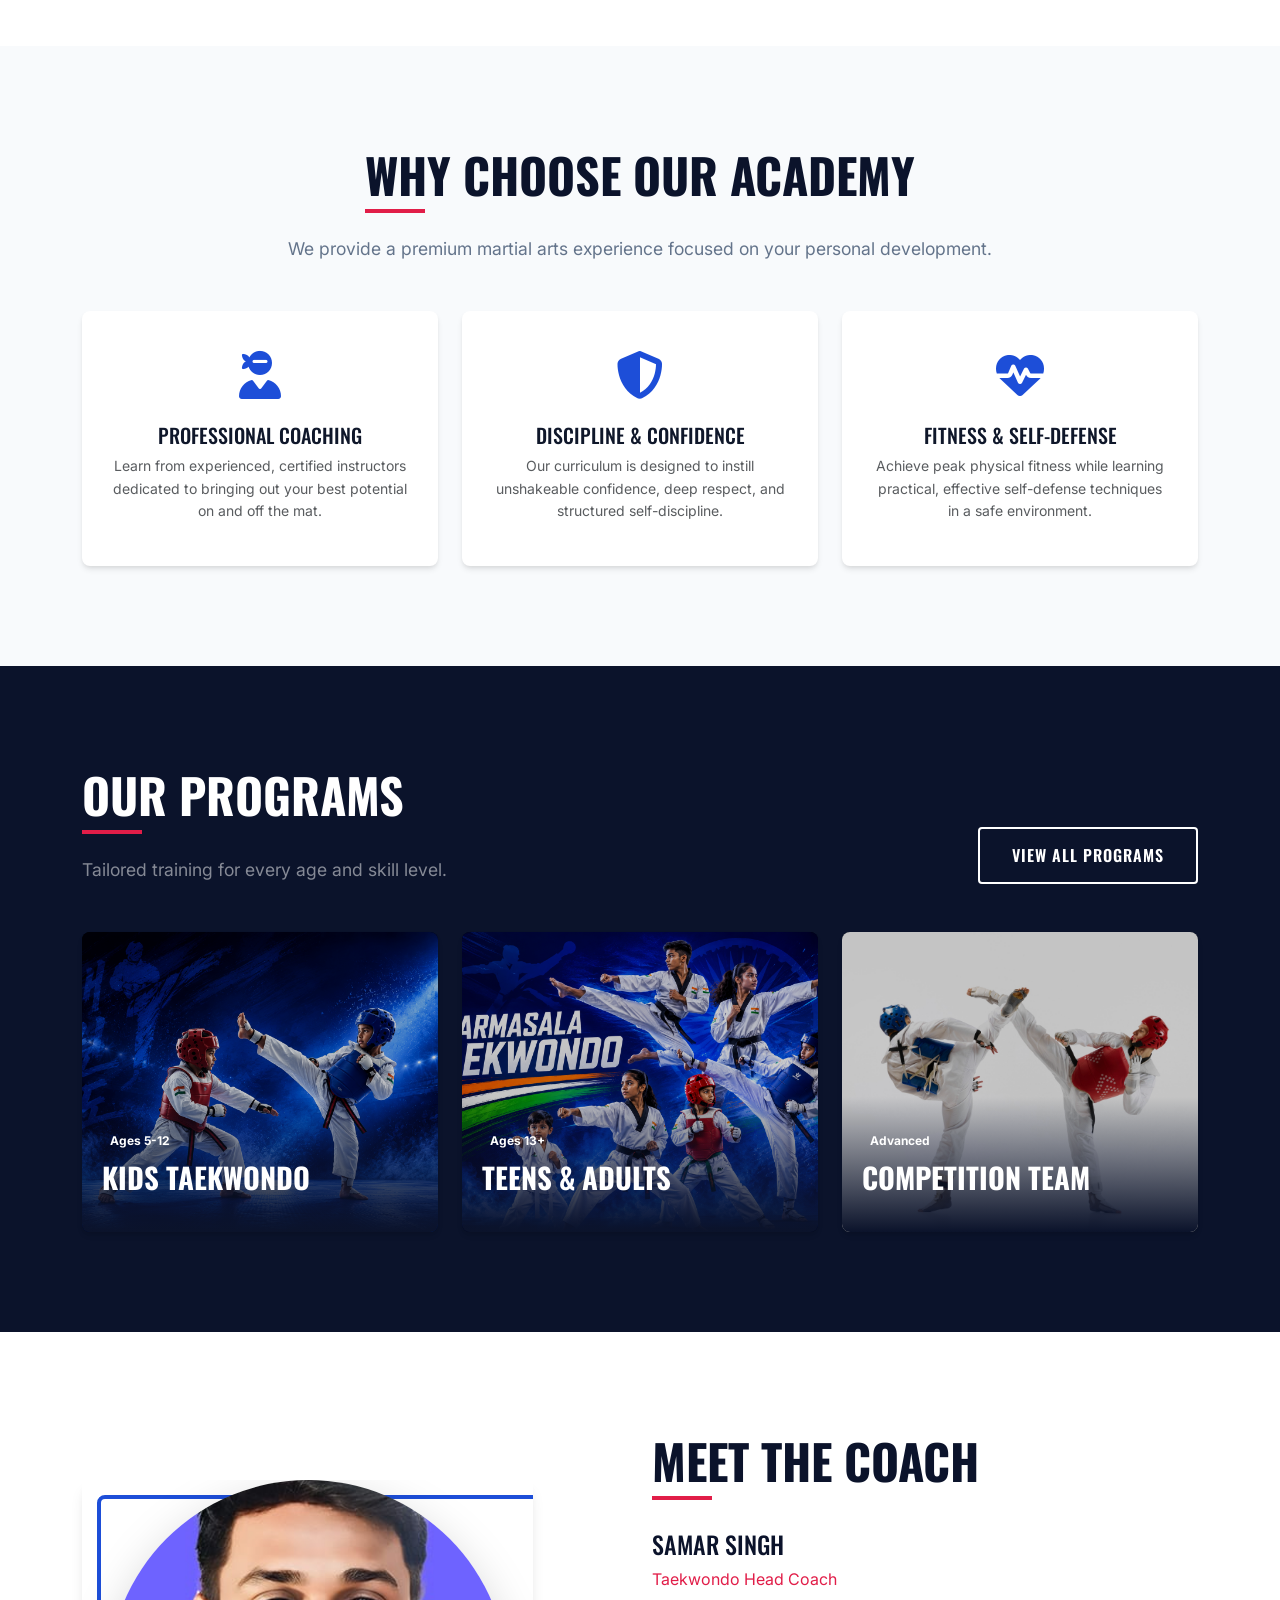
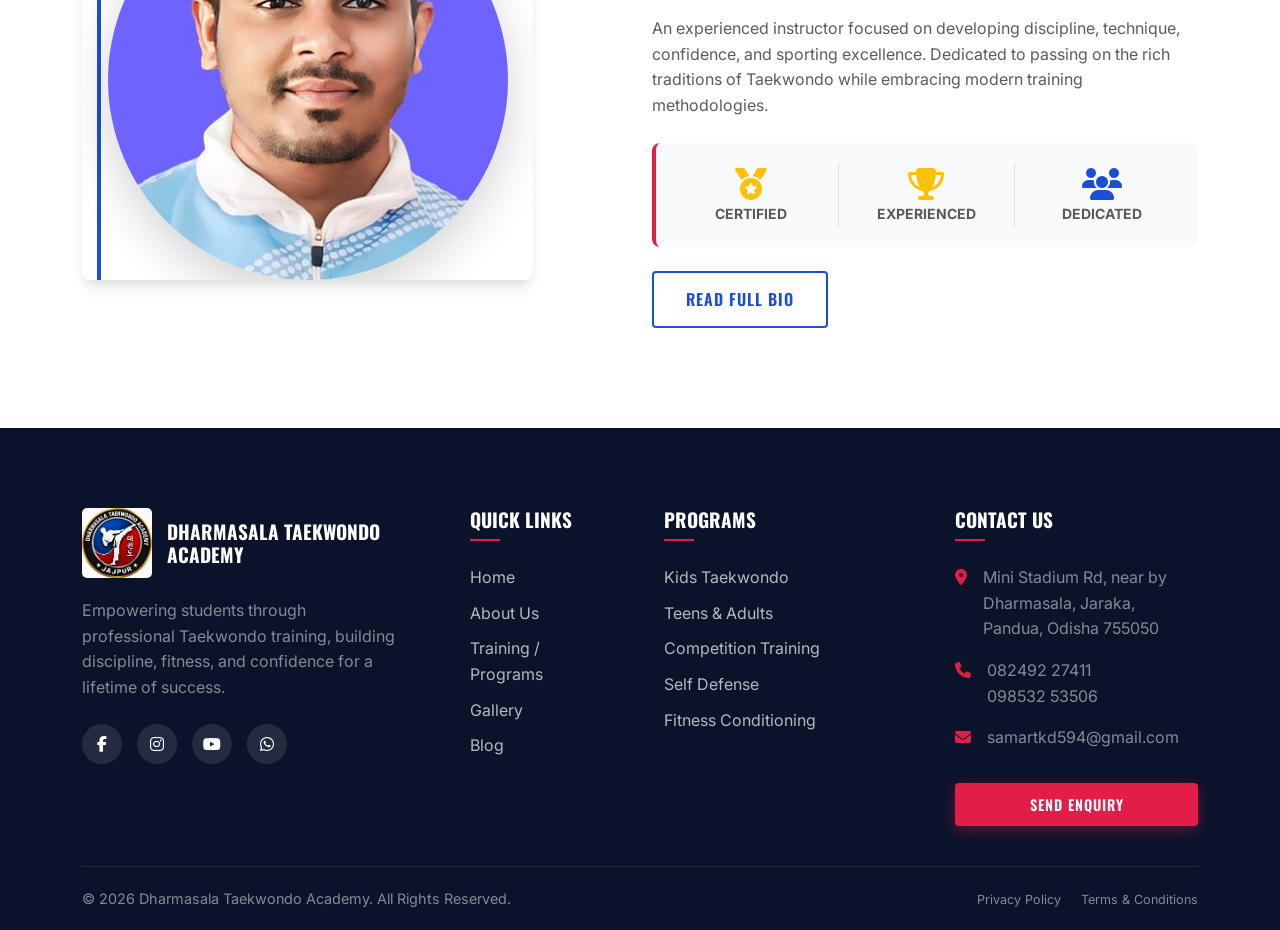
==== commit efcebb07: "Add academy name to footer logo block across all pages" ====
--- a/index.html
+++ b/index.html
@@ -336,8 +336,9 @@
         <div class="container">
             <div class="row g-5">
                 <div class="col-lg-4 col-md-6">
-                    <a href="index.html" class="footer-logo d-inline-block">
+                    <a href="index.html" class="footer-logo">
                         <img src="dharmasala_taekwond-_logo.jpg" alt="Dharmasala Taekwondo Academy Logo">
+                        <span class="footer-logo-text">Dharmasala Taekwondo Academy</span>
                     </a>
                     <p class="text-white-50 mt-3 pe-md-4">Empowering students through professional Taekwondo training, building discipline, fitness, and confidence for a lifetime of success.</p>
                     <div class="social-links mt-4">
--- a/css/style.css
+++ b/css/style.css
@@ -550,10 +550,26 @@
     padding-top: 80px;
 }
 
+.footer-logo {
+    display: flex;
+    align-items: center;
+    gap: 15px;
+    text-decoration: none;
+    margin-bottom: 20px;
+}
+
 .footer-logo img {
-    height: 80px;
-    margin-bottom: 20px;
-    filter: brightness(0) invert(1);
+    height: 70px;
+    border-radius: 5px;
+}
+
+.footer-logo-text {
+    color: var(--color-white);
+    font-family: var(--font-heading);
+    font-weight: 700;
+    font-size: 1.2rem;
+    text-transform: uppercase;
+    line-height: 1.2;
 }
 
 .footer h4 {
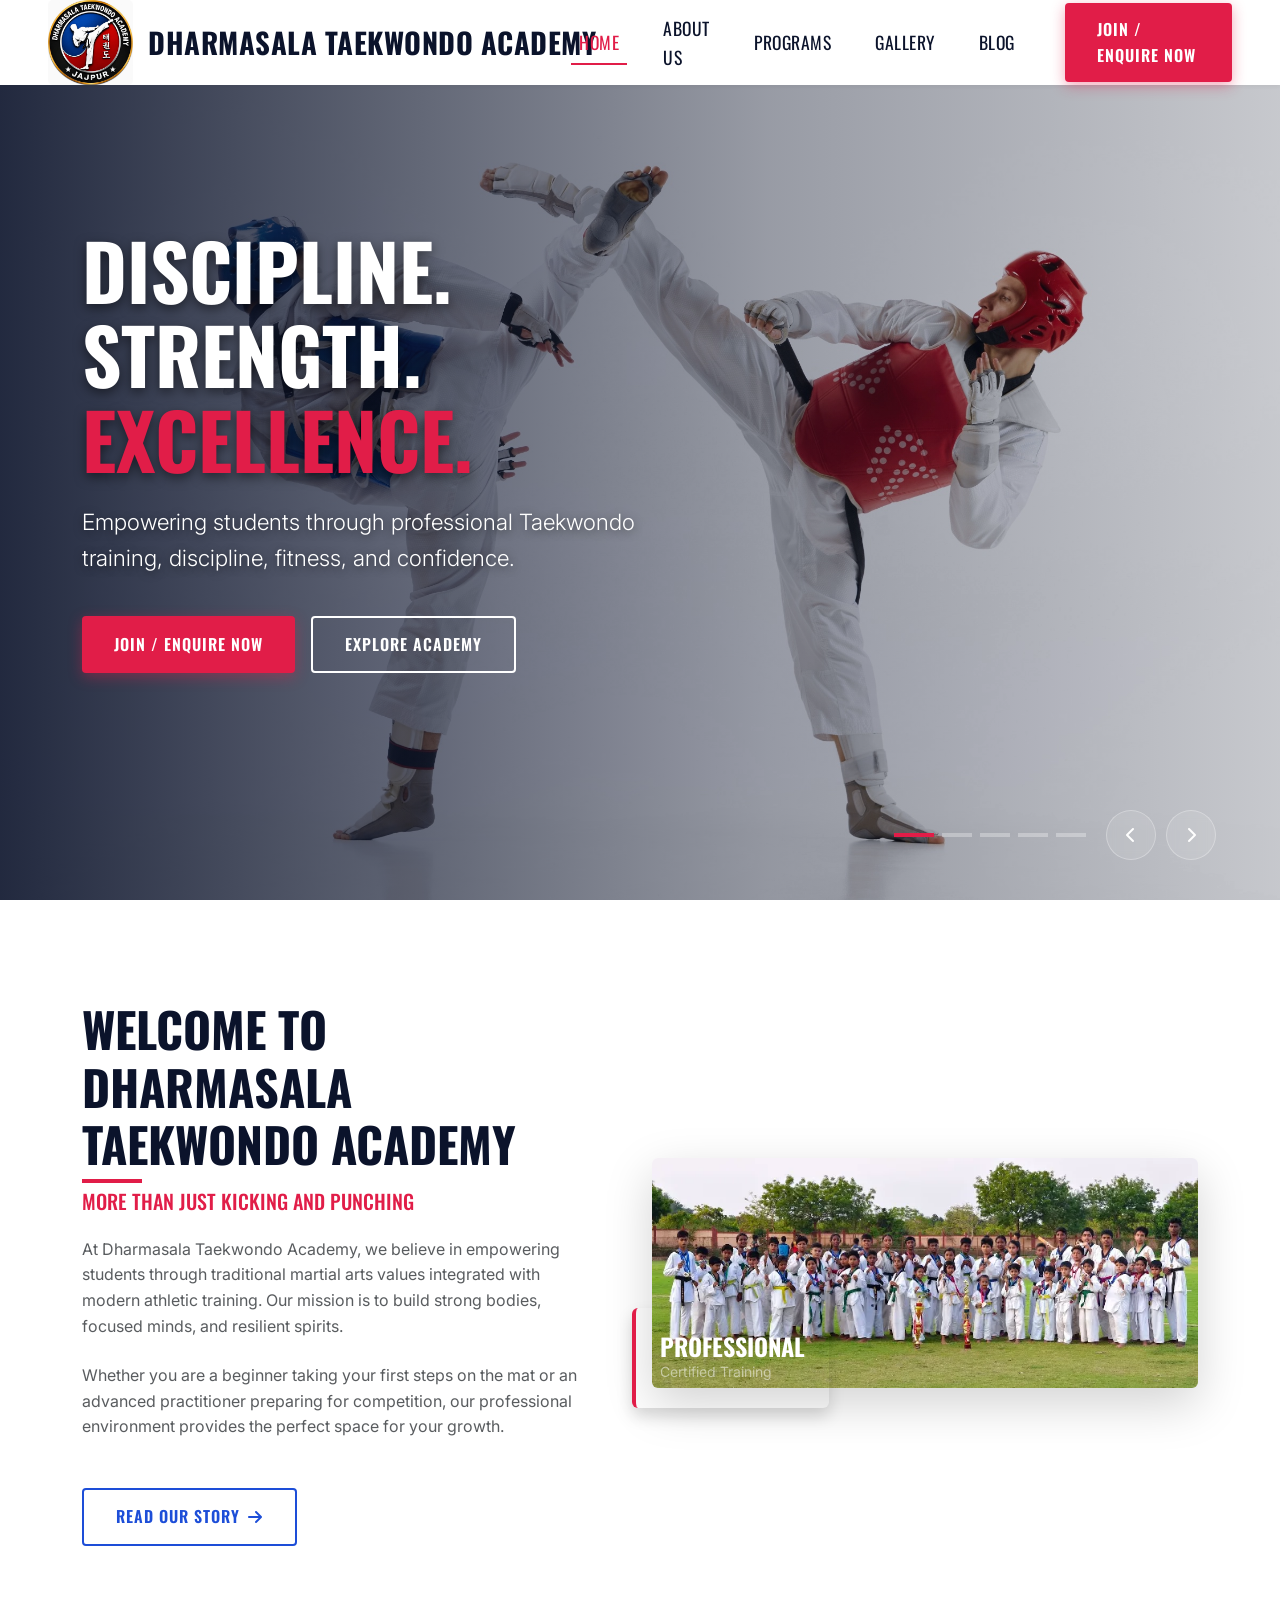
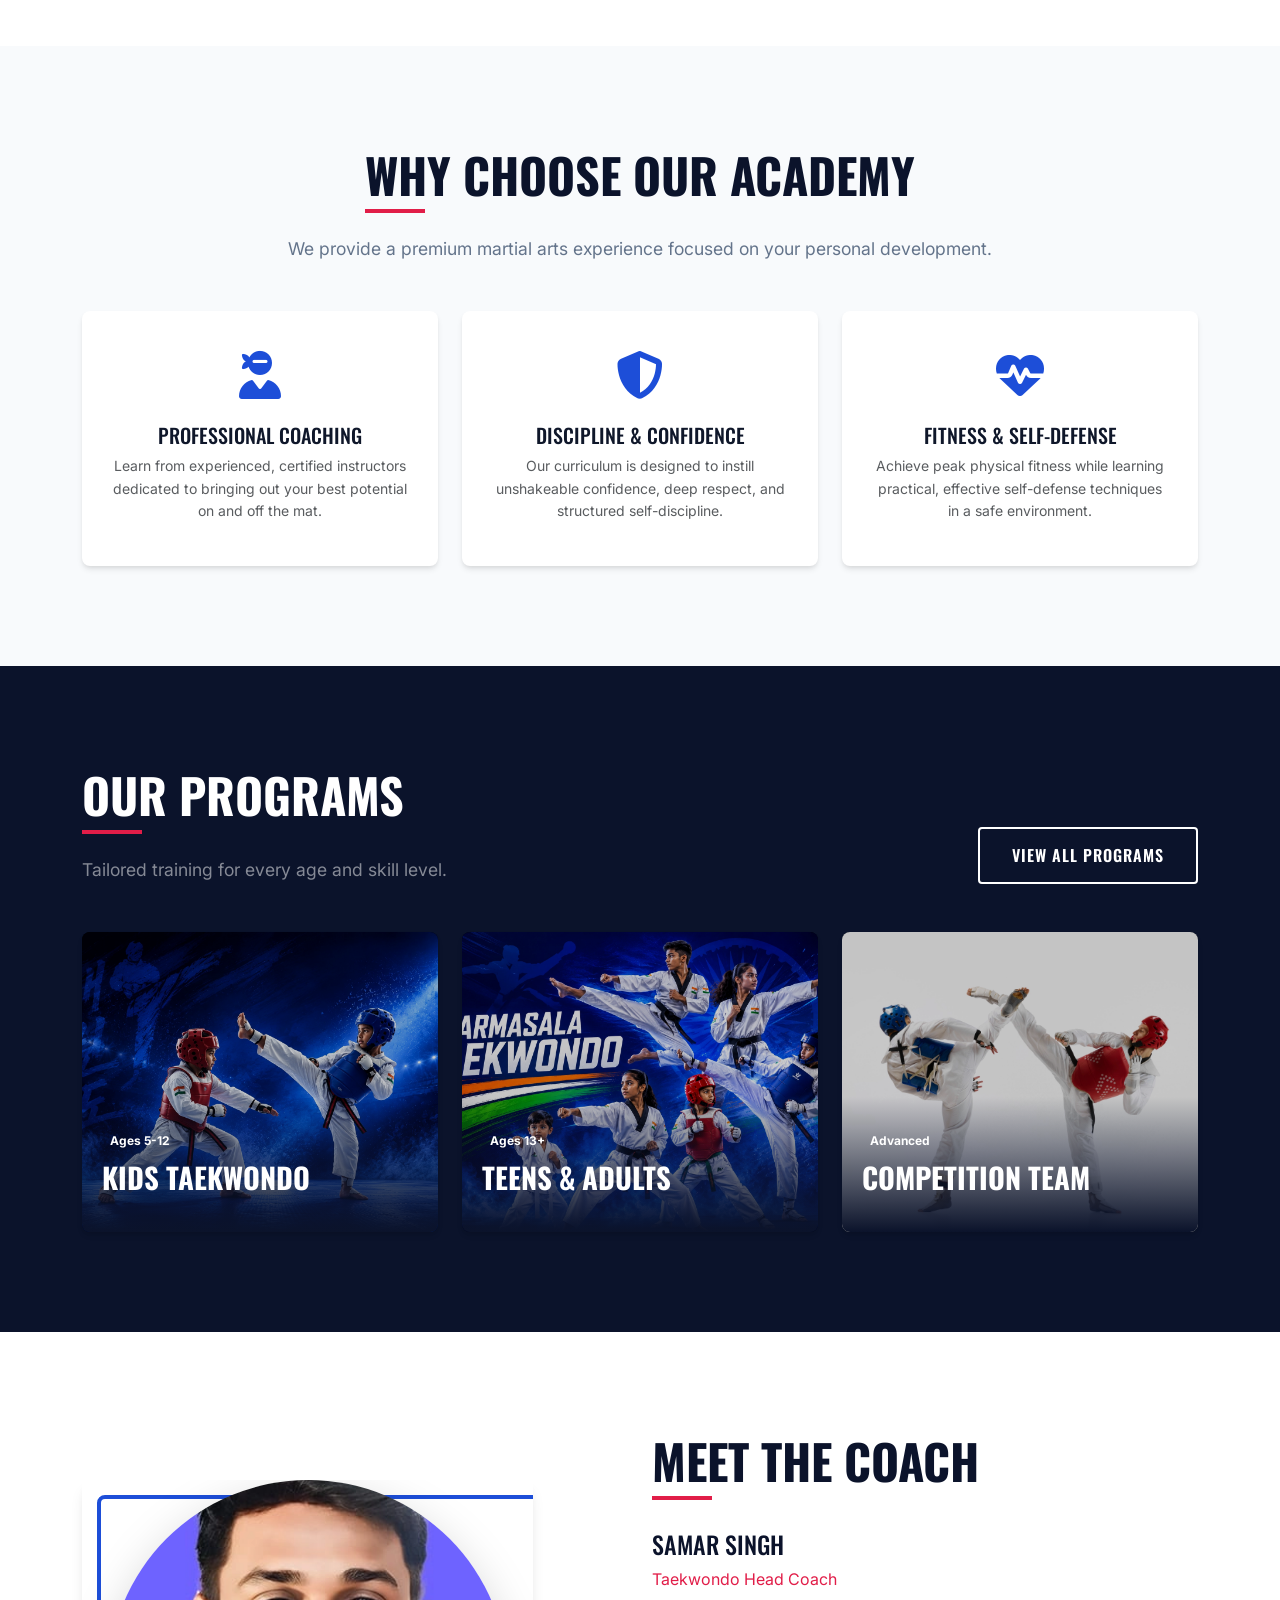
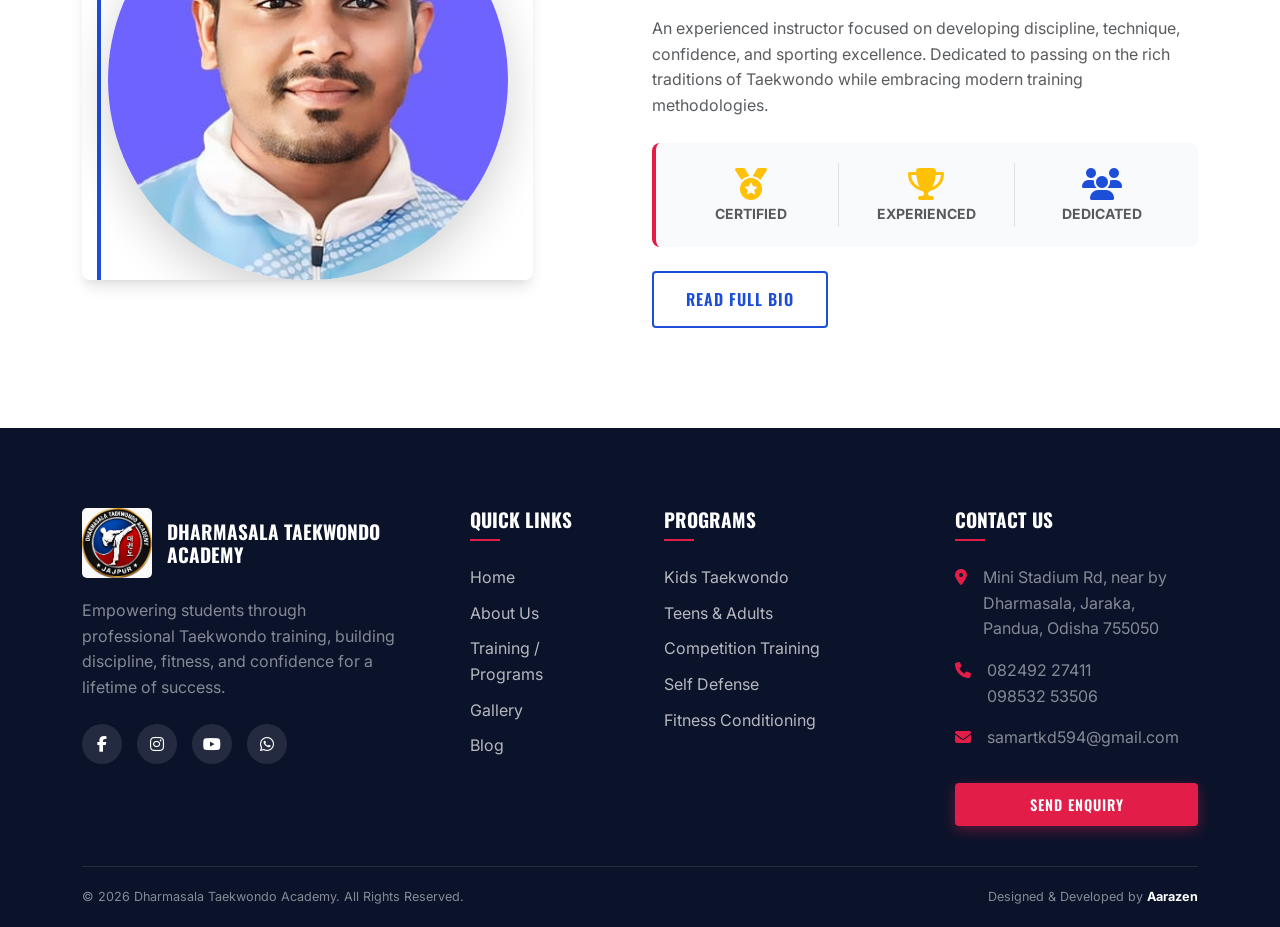
==== commit 215a79b1: "Optimize images to lossless WebP and add Aarazen footer attribution" ====
--- a/index.html
+++ b/index.html
@@ -28,7 +28,7 @@
     <nav class="navbar navbar-expand-lg navbar-premium">
         <div class="container-fluid px-4 px-lg-5">
             <a class="navbar-brand d-flex align-items-center" href="index.html">
-                <img src="dharmasala_taekwond-_logo.jpg" alt="Dharmasala Taekwondo Academy Logo" style="border-radius: 5px;">
+                <img src="dharmasala_taekwond-_logo.webp" alt="Dharmasala Taekwondo Academy Logo" style="border-radius: 5px;">
                 <span class="navbar-brand-text">Dharmasala Taekwondo Academy</span>
             </a>
             
@@ -69,7 +69,7 @@
             
             <!-- Slide 1 -->
             <div class="hero-slide active">
-                <div class="hero-slide-bg" style="background-image: url('taekwondo-fight.jpeg');"></div>
+                <div class="hero-slide-bg" style="background-image: url('taekwondo-fight.webp');"></div>
                 <div class="hero-overlay"></div>
                 <div class="container hero-content">
                     <div class="row w-100">
@@ -87,7 +87,7 @@
 
             <!-- Slide 2 -->
             <div class="hero-slide">
-                <div class="hero-slide-bg" style="background-image: url('taekwondo-kids.jpg');"></div>
+                <div class="hero-slide-bg" style="background-image: url('taekwondo-kids.webp');"></div>
                 <div class="hero-overlay"></div>
                 <div class="container hero-content">
                     <div class="row w-100">
@@ -105,7 +105,7 @@
 
             <!-- Slide 3 -->
             <div class="hero-slide">
-                <div class="hero-slide-bg" style="background-image: url('group.png');"></div>
+                <div class="hero-slide-bg" style="background-image: url('group.webp');"></div>
                 <div class="hero-overlay"></div>
                 <div class="container hero-content">
                     <div class="row w-100">
@@ -122,7 +122,7 @@
 
             <!-- Slide 4 -->
             <div class="hero-slide">
-                <div class="hero-slide-bg" style="background-image: url('taekwondo-kids-2.jpg');"></div>
+                <div class="hero-slide-bg" style="background-image: url('taekwondo-kids-2.webp');"></div>
                 <div class="hero-overlay"></div>
                 <div class="container hero-content">
                     <div class="row w-100">
@@ -139,7 +139,7 @@
 
             <!-- Slide 5 -->
             <div class="hero-slide">
-                <div class="hero-slide-bg" style="background-image: url('1.png');"></div>
+                <div class="hero-slide-bg" style="background-image: url('1.webp');"></div>
                 <div class="hero-overlay"></div>
                 <div class="container hero-content">
                     <div class="row w-100">
@@ -252,7 +252,7 @@
             <div class="row g-4">
                 <div class="col-md-6 col-lg-4">
                     <div class="program-card">
-                        <img src="kids-fighter.png" alt="Kids Taekwondo" class="program-img">
+                        <img src="kids-fighter.webp" alt="Kids Taekwondo" class="program-img">
                         <div class="program-content">
                             <span class="badge bg-red mb-2">Ages 5-12</span>
                             <h4 class="program-title">Kids Taekwondo</h4>
@@ -262,7 +262,7 @@
                 </div>
                 <div class="col-md-6 col-lg-4">
                     <div class="program-card">
-                        <img src="1.png" alt="Adults Training" class="program-img">
+                        <img src="1.webp" alt="Adults Training" class="program-img">
                         <div class="program-content">
                             <span class="badge bg-red mb-2">Ages 13+</span>
                             <h4 class="program-title">Teens & Adults</h4>
@@ -272,7 +272,7 @@
                 </div>
                 <div class="col-md-6 col-lg-4">
                     <div class="program-card">
-                        <img src="taekwondo-fight.jpeg" alt="Competition Training" class="program-img">
+                        <img src="taekwondo-fight.webp" alt="Competition Training" class="program-img">
                         <div class="program-content">
                             <span class="badge bg-red mb-2">Advanced</span>
                             <h4 class="program-title">Competition Team</h4>
@@ -296,7 +296,7 @@
             <div class="row align-items-center">
                 <div class="col-lg-5 mb-5 mb-lg-0 order-2 order-lg-1">
                     <div class="coach-img-wrapper">
-                        <img src="Coach.jpg" alt="Head Coach" class="img-fluid rounded-circle shadow-lg mx-auto d-block" style="object-fit: cover; width: 400px; height: 400px;">
+                        <img src="Coach.webp" alt="Head Coach" class="img-fluid rounded-circle shadow-lg mx-auto d-block" style="object-fit: cover; width: 400px; height: 400px;">
                     </div>
                 </div>
                 <div class="col-lg-6 offset-lg-1 order-1 order-lg-2 mb-5 mb-lg-0">
@@ -337,7 +337,7 @@
             <div class="row g-5">
                 <div class="col-lg-4 col-md-6">
                     <a href="index.html" class="footer-logo">
-                        <img src="dharmasala_taekwond-_logo.jpg" alt="Dharmasala Taekwondo Academy Logo">
+                        <img src="dharmasala_taekwond-_logo.webp" alt="Dharmasala Taekwondo Academy Logo">
                         <span class="footer-logo-text">Dharmasala Taekwondo Academy</span>
                     </a>
                     <p class="text-white-50 mt-3 pe-md-4">Empowering students through professional Taekwondo training, building discipline, fitness, and confidence for a lifetime of success.</p>
@@ -391,14 +391,15 @@
                 </div>
             </div>
             
-            <div class="footer-bottom">
+                        <div class="footer-bottom">
                 <div class="row align-items-center">
-                    <div class="col-md-6 text-center text-md-start mb-3 mb-md-0">
+                    <div class="col-md-6 text-center text-md-start mb-3 mb-md-0 text-white-50 small">
                         &copy; 2026 Dharmasala Taekwondo Academy. All Rights Reserved.
                     </div>
                     <div class="col-md-6 text-center text-md-end">
-                        <a href="#" class="text-white-50 me-3 small">Privacy Policy</a>
-                        <a href="#" class="text-white-50 small">Terms & Conditions</a>
+                        <div class="text-white-50 small">
+                            Designed & Developed by <a href="https://www.aarazen.com" target="_blank" class="text-white fw-bold text-decoration-none" style="transition: color 0.2s;">Aarazen</a>
+                        </div>
                     </div>
                 </div>
             </div>
